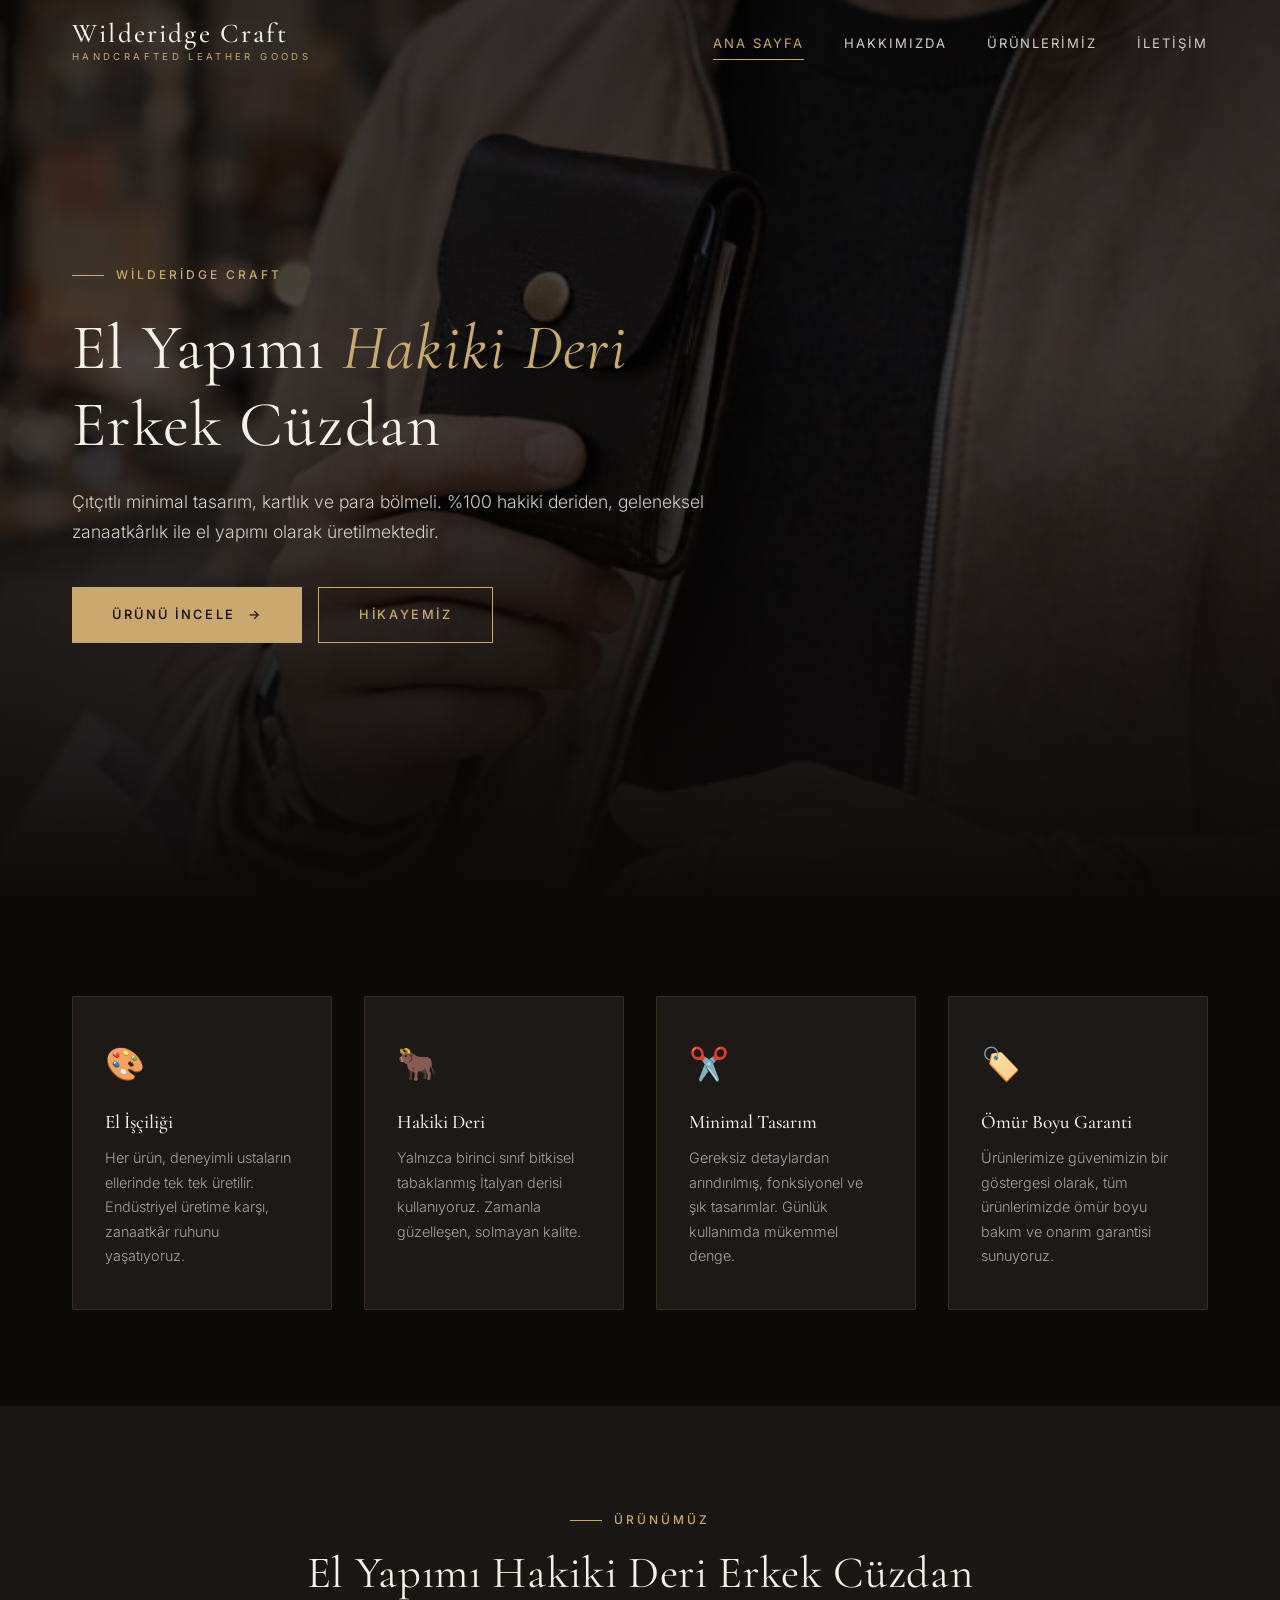
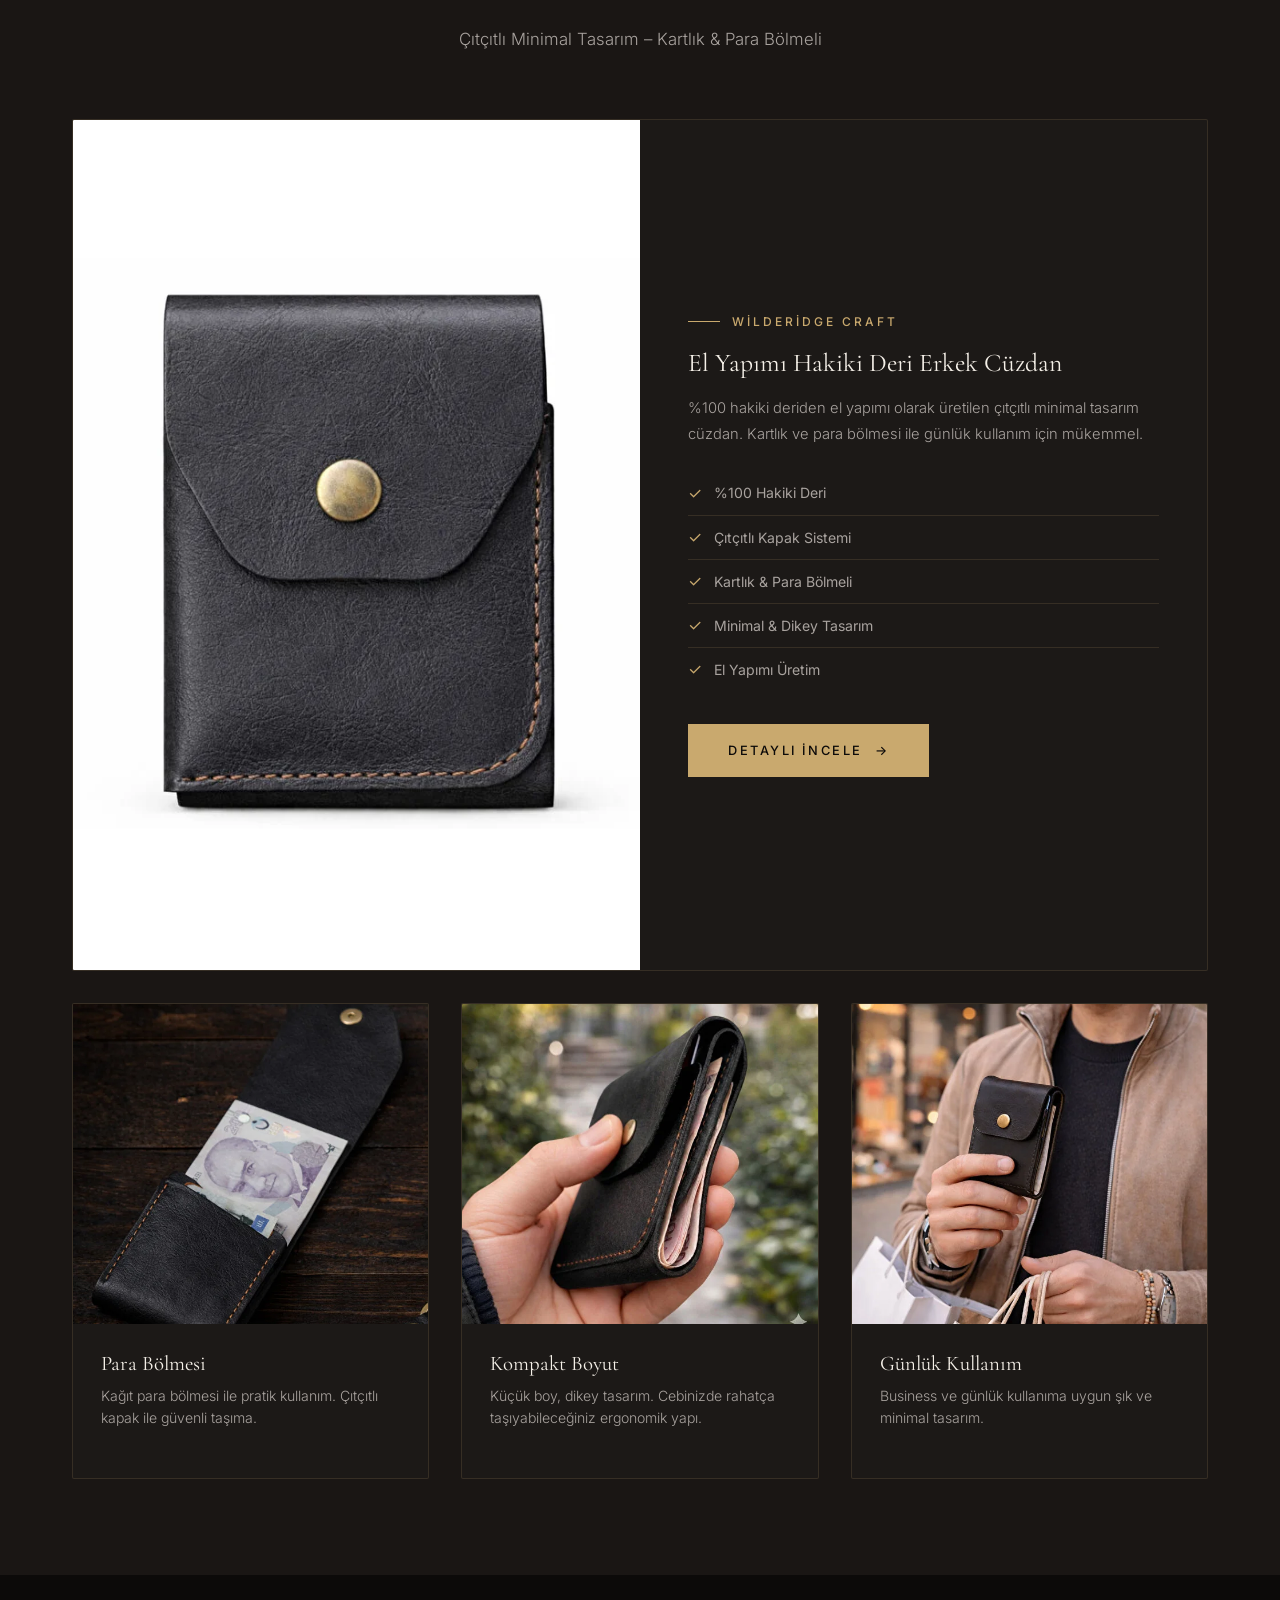
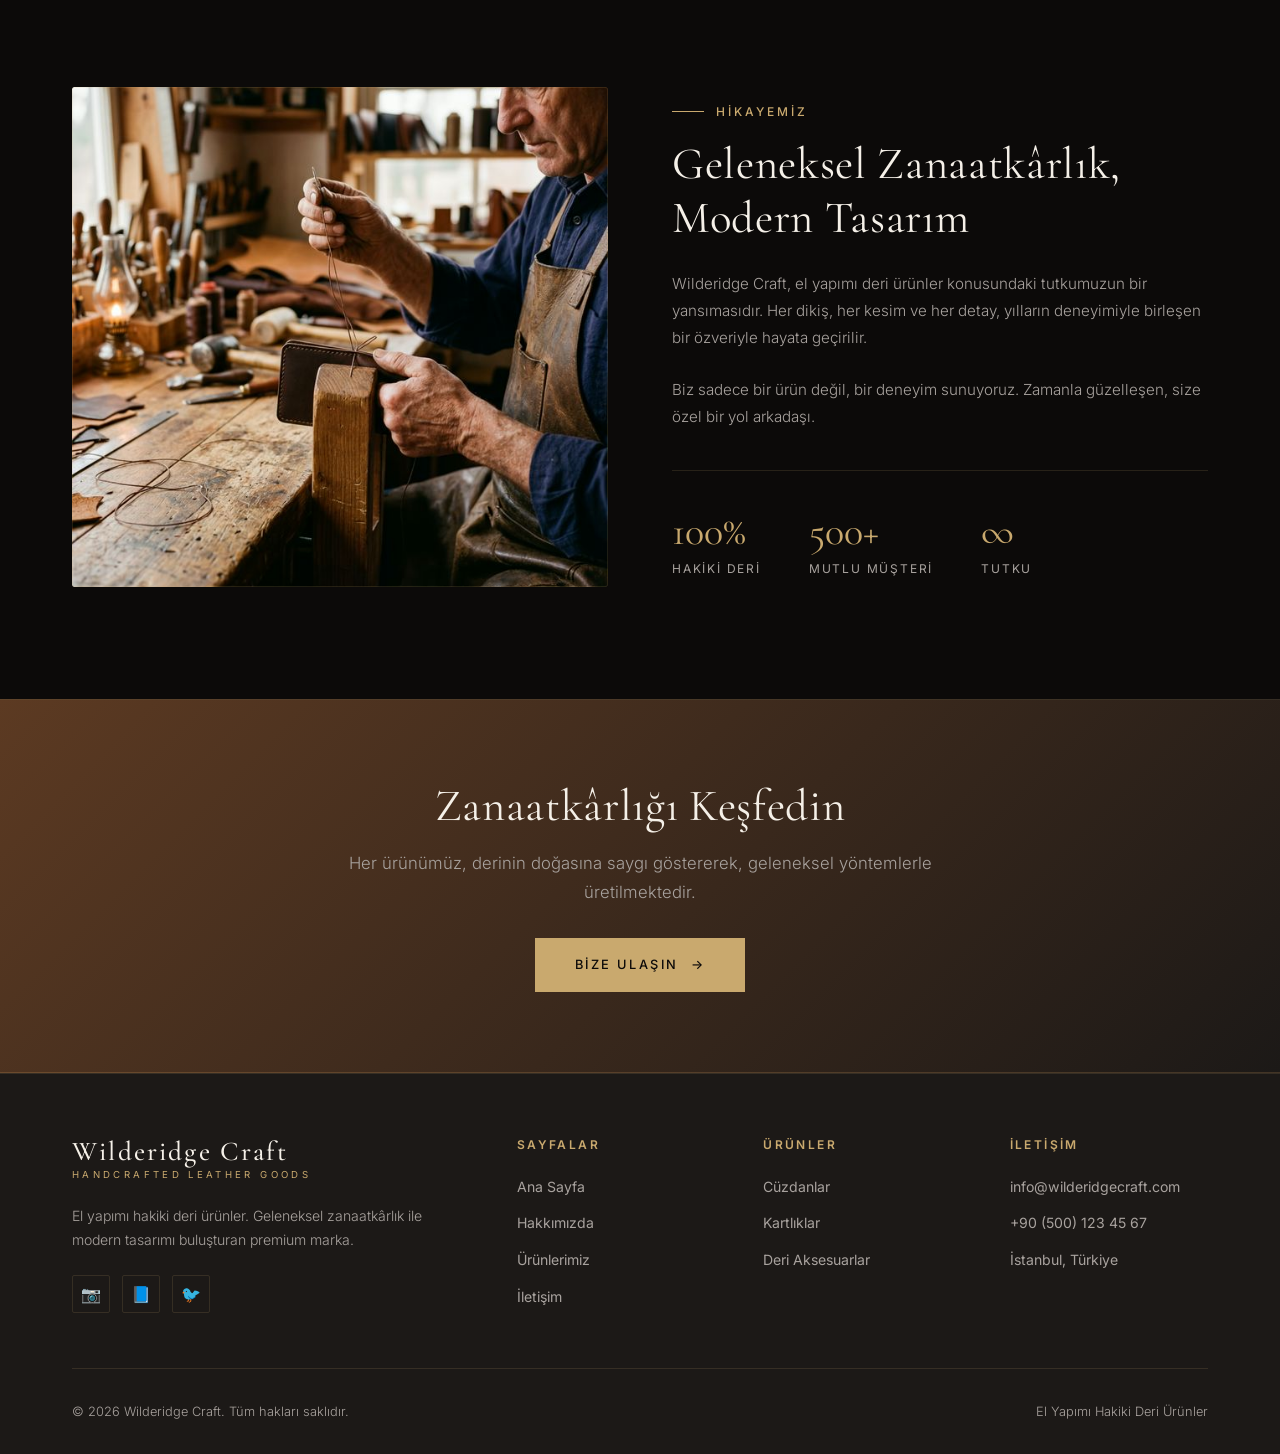
==== index.html @ fe343b0d "Wilderidge Craft - El Yapımı Hakiki Deri Cüzdan marka tanıtım sitesi" ====
<!DOCTYPE html>
<html lang="tr">
<head>
  <meta charset="UTF-8">
  <meta name="viewport" content="width=device-width, initial-scale=1.0">
  <title>Wilderidge Craft | El Yapımı Hakiki Deri Cüzdan & Aksesuar</title>
  <meta name="description" content="Wilderidge Craft - El yapımı hakiki deri cüzdan, kartlık ve deri aksesuar. Geleneksel deri işçiliğiyle üretilen premium ürünler.">
  <link rel="stylesheet" href="style.css">
</head>
<body>

  <!-- HEADER -->
  <header class="header" id="header">
    <div class="container">
      <a href="index.html" class="logo">
        <span class="logo-brand">Wilderidge Craft</span>
        <span class="logo-tagline">Handcrafted Leather Goods</span>
      </a>
      <nav class="nav-links" id="navLinks">
        <a href="index.html" class="active">Ana Sayfa</a>
        <a href="hakkimizda.html">Hakkımızda</a>
        <a href="urunlerimiz.html">Ürünlerimiz</a>
        <a href="iletisim.html">İletişim</a>
      </nav>
      <button class="hamburger" id="hamburger" aria-label="Menü">
        <span></span>
        <span></span>
        <span></span>
      </button>
    </div>
    <div class="nav-overlay" id="navOverlay"></div>
  </header>

  <!-- HERO -->
  <section class="hero" id="hero">
    <div class="hero-bg">
      <img src="img/wallet-lifestyle.png" alt="Wilderidge Craft El Yapımı Deri Cüzdan">
    </div>
    <div class="hero-overlay"></div>
    <div class="container">
      <div class="hero-content">
        <span class="section-label">Wilderidge Craft</span>
        <h1>El Yapımı <span class="highlight">Hakiki Deri</span> Erkek Cüzdan</h1>
        <p>Çıtçıtlı minimal tasarım, kartlık ve para bölmeli. %100 hakiki deriden, geleneksel zanaatkârlık ile el yapımı olarak üretilmektedir.</p>
        <div style="display: flex; gap: 1rem; flex-wrap: wrap;">
          <a href="urunlerimiz.html" class="btn btn-primary">
            Ürünü İncele
            <span class="btn-icon">→</span>
          </a>
          <a href="hakkimizda.html" class="btn btn-outline">
            Hikayemiz
          </a>
        </div>
      </div>
    </div>
  </section>

  <!-- FEATURES -->
  <section class="features">
    <div class="container">
      <div class="features-grid">
        <div class="feature-card animate-on-scroll">
          <span class="feature-icon">🎨</span>
          <h3>El İşçiliği</h3>
          <p>Her ürün, deneyimli ustaların ellerinde tek tek üretilir. Endüstriyel üretime karşı, zanaatkâr ruhunu yaşatıyoruz.</p>
        </div>
        <div class="feature-card animate-on-scroll">
          <span class="feature-icon">🐂</span>
          <h3>Hakiki Deri</h3>
          <p>Yalnızca birinci sınıf bitkisel tabaklanmış İtalyan derisi kullanıyoruz. Zamanla güzelleşen, solmayan kalite.</p>
        </div>
        <div class="feature-card animate-on-scroll">
          <span class="feature-icon">✂️</span>
          <h3>Minimal Tasarım</h3>
          <p>Gereksiz detaylardan arındırılmış, fonksiyonel ve şık tasarımlar. Günlük kullanımda mükemmel denge.</p>
        </div>
        <div class="feature-card animate-on-scroll">
          <span class="feature-icon">🏷️</span>
          <h3>Ömür Boyu Garanti</h3>
          <p>Ürünlerimize güvenimizin bir göstergesi olarak, tüm ürünlerimizde ömür boyu bakım ve onarım garantisi sunuyoruz.</p>
        </div>
      </div>
    </div>
  </section>

  <!-- FEATURED PRODUCT -->
  <section class="products">
    <div class="container">
      <div class="products-header animate-on-scroll">
        <span class="section-label">Ürünümüz</span>
        <h2 class="section-title">El Yapımı Hakiki Deri Erkek Cüzdan</h2>
        <p class="section-desc">Çıtçıtlı Minimal Tasarım – Kartlık & Para Bölmeli</p>
      </div>
      <div class="product-detail-card animate-on-scroll">
        <div class="product-detail-img">
          <img src="img/wallet-front.png" alt="El Yapımı Hakiki Deri Erkek Cüzdan – Çıtçıtlı Minimal Tasarım">
        </div>
        <div class="product-detail-info">
          <span class="section-label">Wilderidge Craft</span>
          <h3>El Yapımı Hakiki Deri Erkek Cüzdan</h3>
          <p>%100 hakiki deriden el yapımı olarak üretilen çıtçıtlı minimal tasarım cüzdan. Kartlık ve para bölmesi ile günlük kullanım için mükemmel.</p>
          <ul class="product-features">
            <li><span class="check">✓</span> %100 Hakiki Deri</li>
            <li><span class="check">✓</span> Çıtçıtlı Kapak Sistemi</li>
            <li><span class="check">✓</span> Kartlık & Para Bölmeli</li>
            <li><span class="check">✓</span> Minimal & Dikey Tasarım</li>
            <li><span class="check">✓</span> El Yapımı Üretim</li>
          </ul>
          <a href="urunlerimiz.html" class="btn btn-primary" style="align-self: flex-start;">
            Detaylı İncele
            <span class="btn-icon">→</span>
          </a>
        </div>
      </div>
      <!-- Product Gallery -->
      <div class="products-grid" style="margin-top: 2rem;">
        <div class="product-card animate-on-scroll">
          <div class="product-card-img">
            <img src="img/wallet-open.png" alt="Cüzdan Açık Görünüm - Para Bölmesi">
          </div>
          <div class="product-card-body">
            <h3>Para Bölmesi</h3>
            <p class="product-desc">Kağıt para bölmesi ile pratik kullanım. Çıtçıtlı kapak ile güvenli taşıma.</p>
          </div>
        </div>
        <div class="product-card animate-on-scroll">
          <div class="product-card-img">
            <img src="img/wallet-hand.png" alt="Cüzdan Elde Görünüm">
          </div>
          <div class="product-card-body">
            <h3>Kompakt Boyut</h3>
            <p class="product-desc">Küçük boy, dikey tasarım. Cebinizde rahatça taşıyabileceğiniz ergonomik yapı.</p>
          </div>
        </div>
        <div class="product-card animate-on-scroll">
          <div class="product-card-img">
            <img src="img/wallet-lifestyle.png" alt="Cüzdan Yaşam Tarzı">
          </div>
          <div class="product-card-body">
            <h3>Günlük Kullanım</h3>
            <p class="product-desc">Business ve günlük kullanıma uygun şık ve minimal tasarım.</p>
          </div>
        </div>
      </div>
    </div>
  </section>

  <!-- ABOUT PREVIEW -->
  <section class="about-section">
    <div class="container">
      <div class="about-grid">
        <div class="about-image animate-on-scroll">
          <img src="img/craftsmanship.png" alt="Wilderidge Craft Atölye">
        </div>
        <div class="about-text animate-on-scroll">
          <span class="section-label">Hikayemiz</span>
          <h2>Geleneksel Zanaatkârlık,<br>Modern Tasarım</h2>
          <p>Wilderidge Craft, el yapımı deri ürünler konusundaki tutkumuzun bir yansımasıdır. Her dikiş, her kesim ve her detay, yılların deneyimiyle birleşen bir özveriyle hayata geçirilir.</p>
          <p>Biz sadece bir ürün değil, bir deneyim sunuyoruz. Zamanla güzelleşen, size özel bir yol arkadaşı.</p>
          <div class="about-stats">
            <div class="stat">
              <span class="stat-number">100%</span>
              <span class="stat-label">Hakiki Deri</span>
            </div>
            <div class="stat">
              <span class="stat-number">500+</span>
              <span class="stat-label">Mutlu Müşteri</span>
            </div>
            <div class="stat">
              <span class="stat-number">∞</span>
              <span class="stat-label">Tutku</span>
            </div>
          </div>
        </div>
      </div>
    </div>
  </section>

  <!-- CTA -->
  <section class="cta-banner">
    <div class="container">
      <h2>Zanaatkârlığı Keşfedin</h2>
      <p>Her ürünümüz, derinin doğasına saygı göstererek, geleneksel yöntemlerle üretilmektedir.</p>
      <a href="iletisim.html" class="btn btn-primary">
        Bize Ulaşın
        <span class="btn-icon">→</span>
      </a>
    </div>
  </section>

  <!-- FOOTER -->
  <footer class="footer">
    <div class="container">
      <div class="footer-grid">
        <div class="footer-brand">
          <a href="index.html" class="logo">
            <span class="logo-brand">Wilderidge Craft</span>
            <span class="logo-tagline">Handcrafted Leather Goods</span>
          </a>
          <p>El yapımı hakiki deri ürünler. Geleneksel zanaatkârlık ile modern tasarımı buluşturan premium marka.</p>
          <div class="social-links">
            <a href="#" class="social-link" aria-label="Instagram">📷</a>
            <a href="#" class="social-link" aria-label="Facebook">📘</a>
            <a href="#" class="social-link" aria-label="Twitter">🐦</a>
          </div>
        </div>
        <div class="footer-col">
          <h4>Sayfalar</h4>
          <ul>
            <li><a href="index.html">Ana Sayfa</a></li>
            <li><a href="hakkimizda.html">Hakkımızda</a></li>
            <li><a href="urunlerimiz.html">Ürünlerimiz</a></li>
            <li><a href="iletisim.html">İletişim</a></li>
          </ul>
        </div>
        <div class="footer-col">
          <h4>Ürünler</h4>
          <ul>
            <li><a href="urunlerimiz.html">Cüzdanlar</a></li>
            <li><a href="urunlerimiz.html">Kartlıklar</a></li>
            <li><a href="urunlerimiz.html">Deri Aksesuarlar</a></li>
          </ul>
        </div>
        <div class="footer-col">
          <h4>İletişim</h4>
          <ul>
            <li><a href="mailto:info@wilderidgecraft.com">info@wilderidgecraft.com</a></li>
            <li><a href="tel:+905001234567">+90 (500) 123 45 67</a></li>
            <li><a href="iletisim.html">İstanbul, Türkiye</a></li>
          </ul>
        </div>
      </div>
      <div class="footer-bottom">
        <p>&copy; 2026 Wilderidge Craft. Tüm hakları saklıdır.</p>
        <p>El Yapımı Hakiki Deri Ürünler</p>
      </div>
    </div>
  </footer>

  <script src="main.js"></script>
</body>
</html>
---- style.css ----
/* ============================================
   Wilderidge Craft - Premium Leather Goods
   Design System & Global Styles
   ============================================ */

@import url('https://fonts.googleapis.com/css2?family=Cormorant+Garamond:ital,wght@0,300;0,400;0,500;0,600;0,700;1,400;1,500&family=Inter:wght@300;400;500;600&family=Playfair+Display:ital,wght@0,400;0,500;0,600;0,700;1,400&display=swap');

/* ---- CSS Variables ---- */
:root {
  --color-bg: #0c0a09;
  --color-bg-alt: #1c1917;
  --color-bg-card: #292524;
  --color-surface: #1a1614;
  --color-gold: #c9a96e;
  --color-gold-light: #dfc89a;
  --color-gold-dark: #a68542;
  --color-cream: #f5f0e8;
  --color-cream-muted: #d4cfc5;
  --color-text: #e7e5e4;
  --color-text-muted: #a8a29e;
  --color-leather-brown: #8b5e3c;
  --color-leather-dark: #5c3a22;
  --color-border: rgba(201, 169, 110, 0.15);
  --color-border-hover: rgba(201, 169, 110, 0.35);

  --font-heading: 'Cormorant Garamond', 'Playfair Display', serif;
  --font-body: 'Inter', -apple-system, sans-serif;

  --shadow-sm: 0 2px 8px rgba(0, 0, 0, 0.3);
  --shadow-md: 0 8px 24px rgba(0, 0, 0, 0.4);
  --shadow-lg: 0 16px 48px rgba(0, 0, 0, 0.5);
  --shadow-gold: 0 4px 20px rgba(201, 169, 110, 0.15);

  --transition-fast: 0.2s cubic-bezier(0.4, 0, 0.2, 1);
  --transition-normal: 0.35s cubic-bezier(0.4, 0, 0.2, 1);
  --transition-slow: 0.6s cubic-bezier(0.4, 0, 0.2, 1);

  --container-max: 1200px;
  --container-narrow: 900px;
}

/* ---- Reset & Base ---- */
*, *::before, *::after {
  margin: 0;
  padding: 0;
  box-sizing: border-box;
}

html {
  scroll-behavior: smooth;
  font-size: 16px;
}

body {
  font-family: var(--font-body);
  background-color: var(--color-bg);
  color: var(--color-text);
  line-height: 1.7;
  overflow-x: hidden;
  -webkit-font-smoothing: antialiased;
  -moz-osx-font-smoothing: grayscale;
}

img {
  max-width: 100%;
  height: auto;
  display: block;
}

a {
  text-decoration: none;
  color: inherit;
  transition: color var(--transition-fast);
}

ul, ol {
  list-style: none;
}

/* ---- Container ---- */
.container {
  width: 100%;
  max-width: var(--container-max);
  margin: 0 auto;
  padding: 0 2rem;
}

.container--narrow {
  max-width: var(--container-narrow);
}

/* ---- Typography ---- */
h1, h2, h3, h4, h5 {
  font-family: var(--font-heading);
  font-weight: 400;
  line-height: 1.2;
  color: var(--color-cream);
}

h1 {
  font-size: clamp(2.5rem, 5vw, 4.5rem);
  letter-spacing: 0.02em;
}

h2 {
  font-size: clamp(2rem, 3.5vw, 3rem);
  letter-spacing: 0.015em;
}

h3 {
  font-size: clamp(1.4rem, 2vw, 1.8rem);
}

p {
  color: var(--color-text-muted);
  font-weight: 300;
  max-width: 65ch;
}

/* ---- Section Title ---- */
.section-label {
  display: inline-flex;
  align-items: center;
  gap: 0.75rem;
  font-size: 0.75rem;
  font-weight: 500;
  text-transform: uppercase;
  letter-spacing: 0.25em;
  color: var(--color-gold);
  margin-bottom: 1rem;
}

.section-label::before {
  content: '';
  width: 2rem;
  height: 1px;
  background: var(--color-gold);
}

.section-title {
  margin-bottom: 1.5rem;
}

.section-desc {
  font-size: 1.05rem;
  line-height: 1.8;
  margin-bottom: 3rem;
}

/* ============================================
   HEADER / NAVBAR
   ============================================ */
.header {
  position: fixed;
  top: 0;
  left: 0;
  width: 100%;
  z-index: 1000;
  padding: 1.25rem 0;
  transition: all var(--transition-normal);
  background: transparent;
}

.header.scrolled {
  background: rgba(12, 10, 9, 0.92);
  backdrop-filter: blur(12px);
  -webkit-backdrop-filter: blur(12px);
  border-bottom: 1px solid var(--color-border);
  padding: 0.75rem 0;
}

.header .container {
  display: flex;
  align-items: center;
  justify-content: space-between;
}

.logo {
  display: flex;
  flex-direction: column;
  align-items: flex-start;
  gap: 0;
}

.logo-brand {
  font-family: var(--font-heading);
  font-size: 1.7rem;
  font-weight: 500;
  color: var(--color-cream);
  letter-spacing: 0.08em;
  line-height: 1;
}

.logo-tagline {
  font-size: 0.6rem;
  text-transform: uppercase;
  letter-spacing: 0.35em;
  color: var(--color-gold);
  font-weight: 400;
  margin-top: 2px;
}

.nav-links {
  display: flex;
  gap: 2.5rem;
  align-items: center;
}

.nav-links a {
  font-size: 0.82rem;
  font-weight: 400;
  text-transform: uppercase;
  letter-spacing: 0.15em;
  color: var(--color-cream-muted);
  position: relative;
  padding: 0.25rem 0;
}

.nav-links a::after {
  content: '';
  position: absolute;
  bottom: -2px;
  left: 0;
  width: 0;
  height: 1px;
  background: var(--color-gold);
  transition: width var(--transition-normal);
}

.nav-links a:hover,
.nav-links a.active {
  color: var(--color-gold);
}

.nav-links a:hover::after,
.nav-links a.active::after {
  width: 100%;
}

/* Hamburger Menu */
.hamburger {
  display: none;
  flex-direction: column;
  gap: 5px;
  cursor: pointer;
  padding: 5px;
  background: none;
  border: none;
  z-index: 1001;
}

.hamburger span {
  width: 24px;
  height: 1.5px;
  background: var(--color-cream);
  transition: all var(--transition-fast);
  display: block;
}

.hamburger.active span:nth-child(1) {
  transform: rotate(45deg) translate(4px, 5px);
}

.hamburger.active span:nth-child(2) {
  opacity: 0;
}

.hamburger.active span:nth-child(3) {
  transform: rotate(-45deg) translate(4px, -5px);
}

/* ============================================
   HERO SECTION
   ============================================ */
.hero {
  position: relative;
  min-height: 100vh;
  display: flex;
  align-items: center;
  overflow: hidden;
}

.hero-bg {
  position: absolute;
  inset: 0;
  z-index: 0;
}

.hero-bg img {
  width: 100%;
  height: 100%;
  object-fit: cover;
  filter: brightness(0.35) saturate(0.8);
}

.hero-overlay {
  position: absolute;
  inset: 0;
  background: linear-gradient(
    180deg,
    rgba(12, 10, 9, 0.4) 0%,
    rgba(12, 10, 9, 0.2) 40%,
    rgba(12, 10, 9, 0.7) 80%,
    rgba(12, 10, 9, 1) 100%
  );
  z-index: 1;
}

.hero-content {
  position: relative;
  z-index: 2;
  max-width: 700px;
  animation: fadeInUp 1s ease-out 0.3s both;
}

.hero-content .section-label {
  margin-bottom: 1.5rem;
}

.hero-content h1 {
  margin-bottom: 1.5rem;
}

.hero-content h1 .highlight {
  color: var(--color-gold);
  font-style: italic;
}

.hero-content p {
  font-size: 1.1rem;
  margin-bottom: 2.5rem;
  color: var(--color-cream-muted);
}

/* ---- Buttons ---- */
.btn {
  display: inline-flex;
  align-items: center;
  gap: 0.75rem;
  padding: 1rem 2.5rem;
  font-family: var(--font-body);
  font-size: 0.8rem;
  font-weight: 500;
  text-transform: uppercase;
  letter-spacing: 0.2em;
  border: none;
  cursor: pointer;
  transition: all var(--transition-normal);
  position: relative;
  overflow: hidden;
}

.btn-primary {
  background: var(--color-gold);
  color: var(--color-bg);
}

.btn-primary:hover {
  background: var(--color-gold-light);
  box-shadow: var(--shadow-gold);
  transform: translateY(-2px);
}

.btn-outline {
  background: transparent;
  color: var(--color-gold);
  border: 1px solid var(--color-gold);
}

.btn-outline:hover {
  background: var(--color-gold);
  color: var(--color-bg);
  transform: translateY(-2px);
}

.btn-icon {
  transition: transform var(--transition-fast);
}

.btn:hover .btn-icon {
  transform: translateX(4px);
}

/* ============================================
   FEATURES / HIGHLIGHTS
   ============================================ */
.features {
  padding: 6rem 0;
  background: var(--color-bg);
}

.features-grid {
  display: grid;
  grid-template-columns: repeat(auto-fit, minmax(260px, 1fr));
  gap: 2rem;
}

.feature-card {
  padding: 2.5rem 2rem;
  background: var(--color-bg-alt);
  border: 1px solid var(--color-border);
  border-radius: 2px;
  transition: all var(--transition-normal);
  position: relative;
  overflow: hidden;
}

.feature-card::before {
  content: '';
  position: absolute;
  top: 0;
  left: 0;
  right: 0;
  height: 2px;
  background: linear-gradient(90deg, var(--color-gold), var(--color-gold-dark));
  transform: scaleX(0);
  transform-origin: left;
  transition: transform var(--transition-normal);
}

.feature-card:hover {
  border-color: var(--color-border-hover);
  transform: translateY(-4px);
  box-shadow: var(--shadow-md);
}

.feature-card:hover::before {
  transform: scaleX(1);
}

.feature-icon {
  font-size: 2rem;
  margin-bottom: 1.25rem;
  display: block;
}

.feature-card h3 {
  font-size: 1.2rem;
  margin-bottom: 0.75rem;
  font-weight: 500;
}

.feature-card p {
  font-size: 0.9rem;
  line-height: 1.7;
}

/* ============================================
   PRODUCTS SECTION
   ============================================ */
.products {
  padding: 6rem 0;
  background: var(--color-surface);
}

.products-header {
  text-align: center;
  margin-bottom: 4rem;
}

.products-header p {
  margin: 0 auto;
}

.products-grid {
  display: grid;
  grid-template-columns: repeat(auto-fit, minmax(320px, 1fr));
  gap: 2rem;
}

.product-card {
  background: var(--color-bg-alt);
  border: 1px solid var(--color-border);
  border-radius: 2px;
  overflow: hidden;
  transition: all var(--transition-normal);
  cursor: pointer;
}

.product-card:hover {
  border-color: var(--color-border-hover);
  transform: translateY(-6px);
  box-shadow: var(--shadow-lg);
}

.product-card-img {
  position: relative;
  height: 320px;
  overflow: hidden;
}

.product-card-img img {
  width: 100%;
  height: 100%;
  object-fit: cover;
  transition: transform var(--transition-slow);
}

.product-card:hover .product-card-img img {
  transform: scale(1.06);
}

.product-badge {
  position: absolute;
  top: 1rem;
  left: 1rem;
  background: var(--color-gold);
  color: var(--color-bg);
  padding: 0.35rem 0.9rem;
  font-size: 0.65rem;
  font-weight: 600;
  text-transform: uppercase;
  letter-spacing: 0.15em;
}

.product-card-body {
  padding: 1.75rem;
}

.product-card-body h3 {
  font-size: 1.3rem;
  margin-bottom: 0.5rem;
}

.product-card-body .product-desc {
  font-size: 0.88rem;
  margin-bottom: 1.25rem;
  color: var(--color-text-muted);
  line-height: 1.6;
}

.product-specs {
  display: flex;
  flex-wrap: wrap;
  gap: 0.5rem;
}

.product-spec {
  display: inline-flex;
  align-items: center;
  gap: 0.35rem;
  padding: 0.3rem 0.75rem;
  background: rgba(201, 169, 110, 0.08);
  border: 1px solid var(--color-border);
  font-size: 0.72rem;
  text-transform: uppercase;
  letter-spacing: 0.08em;
  color: var(--color-gold-light);
}

/* ============================================
   ABOUT / STORY SECTION
   ============================================ */
.about-section {
  padding: 7rem 0;
}

.about-grid {
  display: grid;
  grid-template-columns: 1fr 1fr;
  gap: 4rem;
  align-items: center;
}

.about-image {
  position: relative;
  border-radius: 2px;
  overflow: hidden;
}

.about-image img {
  width: 100%;
  height: 500px;
  object-fit: cover;
  border-radius: 2px;
}

.about-image::after {
  content: '';
  position: absolute;
  inset: 0;
  border: 1px solid var(--color-border);
  border-radius: 2px;
  pointer-events: none;
}

.about-text h2 {
  margin-bottom: 1.5rem;
}

.about-text p {
  margin-bottom: 1.5rem;
  font-size: 0.95rem;
  line-height: 1.8;
}

.about-stats {
  display: flex;
  gap: 3rem;
  margin-top: 2.5rem;
  padding-top: 2.5rem;
  border-top: 1px solid var(--color-border);
}

.stat {
  text-align: left;
}

.stat-number {
  font-family: var(--font-heading);
  font-size: 2.5rem;
  color: var(--color-gold);
  line-height: 1;
  display: block;
}

.stat-label {
  font-size: 0.75rem;
  text-transform: uppercase;
  letter-spacing: 0.15em;
  color: var(--color-text-muted);
  margin-top: 0.5rem;
  display: block;
}

/* ============================================
   MISSION / VISION
   ============================================ */
.mission-vision {
  padding: 6rem 0;
  background: var(--color-surface);
}

.mv-grid {
  display: grid;
  grid-template-columns: 1fr 1fr;
  gap: 2rem;
}

.mv-card {
  padding: 3rem;
  background: var(--color-bg-alt);
  border: 1px solid var(--color-border);
  border-radius: 2px;
  position: relative;
  transition: all var(--transition-normal);
}

.mv-card:hover {
  border-color: var(--color-border-hover);
  box-shadow: var(--shadow-md);
}

.mv-card .mv-icon {
  font-size: 2.5rem;
  margin-bottom: 1.5rem;
}

.mv-card h3 {
  font-size: 1.6rem;
  margin-bottom: 1rem;
  color: var(--color-gold);
}

.mv-card p {
  font-size: 0.95rem;
  line-height: 1.8;
}

/* ============================================
   VALUES
   ============================================ */
.values {
  padding: 6rem 0;
}

.values-header {
  text-align: center;
  margin-bottom: 4rem;
}

.values-header p {
  margin: 0 auto;
}

.values-grid {
  display: grid;
  grid-template-columns: repeat(auto-fit, minmax(240px, 1fr));
  gap: 1.5rem;
}

.value-card {
  text-align: center;
  padding: 2.5rem 2rem;
  background: var(--color-bg-alt);
  border: 1px solid var(--color-border);
  border-radius: 2px;
  transition: all var(--transition-normal);
}

.value-card:hover {
  border-color: var(--color-border-hover);
  transform: translateY(-4px);
}

.value-icon {
  font-size: 2.5rem;
  margin-bottom: 1rem;
}

.value-card h3 {
  font-size: 1.1rem;
  font-weight: 500;
  margin-bottom: 0.75rem;
}

.value-card p {
  font-size: 0.85rem;
  margin: 0 auto;
  line-height: 1.7;
}

/* ============================================
   CTA BANNER
   ============================================ */
.cta-banner {
  padding: 5rem 0;
  background: linear-gradient(135deg, var(--color-leather-dark), var(--color-bg-alt));
  text-align: center;
  border-top: 1px solid var(--color-border);
  border-bottom: 1px solid var(--color-border);
}

.cta-banner h2 {
  margin-bottom: 1rem;
}

.cta-banner p {
  margin: 0 auto 2rem;
  font-size: 1.05rem;
}

/* ============================================
   CRAFTSMANSHIP PROCESS
   ============================================ */
.process {
  padding: 6rem 0;
  background: var(--color-surface);
}

.process-header {
  text-align: center;
  margin-bottom: 4rem;
}

.process-header p {
  margin: 0 auto;
}

.process-steps {
  display: grid;
  grid-template-columns: repeat(auto-fit, minmax(220px, 1fr));
  gap: 2rem;
  position: relative;
}

.process-step {
  text-align: center;
  padding: 2rem;
  position: relative;
}

.step-number {
  font-family: var(--font-heading);
  font-size: 3rem;
  color: var(--color-gold);
  opacity: 0.3;
  line-height: 1;
  margin-bottom: 1rem;
}

.process-step h3 {
  font-size: 1.15rem;
  font-weight: 500;
  margin-bottom: 0.75rem;
}

.process-step p {
  font-size: 0.85rem;
  margin: 0 auto;
  line-height: 1.7;
}

/* ============================================
   CONTACT SECTION
   ============================================ */
.contact-section {
  padding: 7rem 0;
}

.contact-grid {
  display: grid;
  grid-template-columns: 1fr 1fr;
  gap: 4rem;
}

.contact-info h2 {
  margin-bottom: 1.5rem;
}

.contact-info > p {
  margin-bottom: 2.5rem;
  font-size: 0.95rem;
  line-height: 1.8;
}

.contact-details {
  display: flex;
  flex-direction: column;
  gap: 1.5rem;
}

.contact-item {
  display: flex;
  align-items: flex-start;
  gap: 1rem;
}

.contact-item-icon {
  font-size: 1.5rem;
  color: var(--color-gold);
  flex-shrink: 0;
  width: 40px;
  height: 40px;
  display: flex;
  align-items: center;
  justify-content: center;
  background: rgba(201, 169, 110, 0.08);
  border: 1px solid var(--color-border);
  border-radius: 2px;
}

.contact-item-text h4 {
  font-size: 0.85rem;
  font-weight: 500;
  text-transform: uppercase;
  letter-spacing: 0.1em;
  color: var(--color-gold);
  margin-bottom: 0.25rem;
  font-family: var(--font-body);
}

.contact-item-text p {
  font-size: 0.9rem;
  color: var(--color-text-muted);
}

/* Contact Form */
.contact-form-wrapper {
  background: var(--color-bg-alt);
  border: 1px solid var(--color-border);
  padding: 3rem;
  border-radius: 2px;
}

.contact-form-wrapper h3 {
  font-size: 1.5rem;
  margin-bottom: 2rem;
}

.form-group {
  margin-bottom: 1.5rem;
}

.form-group label {
  display: block;
  font-size: 0.75rem;
  text-transform: uppercase;
  letter-spacing: 0.15em;
  color: var(--color-cream-muted);
  margin-bottom: 0.5rem;
  font-weight: 500;
}

.form-group input,
.form-group textarea {
  width: 100%;
  padding: 0.9rem 1.2rem;
  background: var(--color-bg);
  border: 1px solid var(--color-border);
  border-radius: 2px;
  color: var(--color-cream);
  font-family: var(--font-body);
  font-size: 0.9rem;
  transition: border-color var(--transition-fast);
  outline: none;
}

.form-group input:focus,
.form-group textarea:focus {
  border-color: var(--color-gold);
}

.form-group textarea {
  height: 140px;
  resize: vertical;
}

.form-row {
  display: grid;
  grid-template-columns: 1fr 1fr;
  gap: 1.5rem;
}

.form-submit {
  width: 100%;
  justify-content: center;
  margin-top: 0.5rem;
}

/* ============================================
   FOOTER
   ============================================ */
.footer {
  background: var(--color-bg-alt);
  border-top: 1px solid var(--color-border);
  padding: 4rem 0 2rem;
}

.footer-grid {
  display: grid;
  grid-template-columns: 2fr 1fr 1fr 1fr;
  gap: 3rem;
  margin-bottom: 3rem;
}

.footer-brand .logo {
  margin-bottom: 1.25rem;
}

.footer-brand p {
  font-size: 0.88rem;
  line-height: 1.7;
  margin-bottom: 1.5rem;
}

.social-links {
  display: flex;
  gap: 0.75rem;
}

.social-link {
  width: 38px;
  height: 38px;
  display: flex;
  align-items: center;
  justify-content: center;
  border: 1px solid var(--color-border);
  border-radius: 2px;
  font-size: 1rem;
  color: var(--color-text-muted);
  transition: all var(--transition-fast);
}

.social-link:hover {
  border-color: var(--color-gold);
  color: var(--color-gold);
  background: rgba(201, 169, 110, 0.08);
}

.footer-col h4 {
  font-size: 0.75rem;
  text-transform: uppercase;
  letter-spacing: 0.2em;
  color: var(--color-gold);
  margin-bottom: 1.25rem;
  font-family: var(--font-body);
  font-weight: 600;
}

.footer-col ul li {
  margin-bottom: 0.6rem;
}

.footer-col ul li a {
  font-size: 0.88rem;
  color: var(--color-text-muted);
  transition: color var(--transition-fast);
}

.footer-col ul li a:hover {
  color: var(--color-gold);
}

.footer-bottom {
  padding-top: 2rem;
  border-top: 1px solid var(--color-border);
  display: flex;
  align-items: center;
  justify-content: space-between;
}

.footer-bottom p {
  font-size: 0.8rem;
  color: var(--color-text-muted);
}

/* ============================================
   PAGE HERO (Inner Pages)
   ============================================ */
.page-hero {
  padding: 10rem 0 4rem;
  background: linear-gradient(180deg, var(--color-bg-alt) 0%, var(--color-bg) 100%);
  text-align: center;
  position: relative;
  overflow: hidden;
}

.page-hero::before {
  content: '';
  position: absolute;
  top: -50%;
  left: -50%;
  width: 200%;
  height: 200%;
  background: radial-gradient(ellipse at center, rgba(201, 169, 110, 0.03) 0%, transparent 70%);
  pointer-events: none;
}

.page-hero h1 {
  position: relative;
}

.page-hero p {
  position: relative;
  margin: 1rem auto 0;
  font-size: 1.05rem;
}

.breadcrumb {
  position: relative;
  display: flex;
  justify-content: center;
  gap: 0.5rem;
  margin-top: 1.5rem;
  font-size: 0.8rem;
  color: var(--color-text-muted);
}

.breadcrumb a {
  color: var(--color-gold);
}

.breadcrumb span {
  color: var(--color-text-muted);
}

/* ============================================
   ANIMATIONS
   ============================================ */
@keyframes fadeInUp {
  from {
    opacity: 0;
    transform: translateY(30px);
  }
  to {
    opacity: 1;
    transform: translateY(0);
  }
}

@keyframes fadeIn {
  from { opacity: 0; }
  to { opacity: 1; }
}

.animate-on-scroll {
  opacity: 0;
  transform: translateY(30px);
  transition: all 0.7s ease-out;
}

.animate-on-scroll.visible {
  opacity: 1;
  transform: translateY(0);
}

/* ============================================
   RESPONSIVE
   ============================================ */
@media (max-width: 992px) {
  .about-grid,
  .contact-grid {
    grid-template-columns: 1fr;
    gap: 2.5rem;
  }

  .mv-grid {
    grid-template-columns: 1fr;
  }

  .footer-grid {
    grid-template-columns: 1fr 1fr;
    gap: 2rem;
  }

  .about-image img {
    height: 350px;
  }
}

@media (max-width: 768px) {
  .hamburger {
    display: flex;
  }

  .nav-links {
    position: fixed;
    top: 0;
    right: -100%;
    width: 280px;
    height: 100vh;
    background: var(--color-bg-alt);
    flex-direction: column;
    justify-content: center;
    gap: 2rem;
    padding: 2rem;
    border-left: 1px solid var(--color-border);
    transition: right var(--transition-normal);
  }

  .nav-links.open {
    right: 0;
  }

  .nav-overlay {
    display: none;
    position: fixed;
    inset: 0;
    background: rgba(0, 0, 0, 0.6);
    z-index: 999;
  }

  .nav-overlay.open {
    display: block;
  }

  .hero-content {
    padding: 0 1rem;
  }

  .products-grid {
    grid-template-columns: 1fr;
  }

  .about-stats {
    flex-wrap: wrap;
    gap: 2rem;
  }

  .footer-grid {
    grid-template-columns: 1fr;
    gap: 2rem;
  }

  .footer-bottom {
    flex-direction: column;
    gap: 1rem;
    text-align: center;
  }

  .form-row {
    grid-template-columns: 1fr;
  }

  .features-grid {
    grid-template-columns: 1fr;
  }
}

@media (max-width: 480px) {
  .container {
    padding: 0 1.25rem;
  }

  h1 {
    font-size: 2rem;
  }

  h2 {
    font-size: 1.6rem;
  }

  .btn {
    padding: 0.85rem 1.75rem;
    font-size: 0.75rem;
  }
}

/* ============================================
   SCROLLBAR
   ============================================ */
::-webkit-scrollbar {
  width: 6px;
}

::-webkit-scrollbar-track {
  background: var(--color-bg);
}

::-webkit-scrollbar-thumb {
  background: var(--color-gold-dark);
  border-radius: 3px;
}

::-webkit-scrollbar-thumb:hover {
  background: var(--color-gold);
}

/* ============================================
   GALLERY (Products Page)
   ============================================ */
.product-detail-card {
  display: grid;
  grid-template-columns: 1fr 1fr;
  gap: 0;
  background: var(--color-bg-alt);
  border: 1px solid var(--color-border);
  border-radius: 2px;
  overflow: hidden;
  margin-bottom: 2rem;
  transition: all var(--transition-normal);
}

.product-detail-card:hover {
  border-color: var(--color-border-hover);
  box-shadow: var(--shadow-md);
}

.product-detail-img {
  height: 100%;
  min-height: 400px;
  overflow: hidden;
}

.product-detail-img img {
  width: 100%;
  height: 100%;
  object-fit: cover;
  transition: transform var(--transition-slow);
}

.product-detail-card:hover .product-detail-img img {
  transform: scale(1.04);
}

.product-detail-info {
  padding: 3rem;
  display: flex;
  flex-direction: column;
  justify-content: center;
}

.product-detail-info h3 {
  font-size: 1.6rem;
  margin-bottom: 1rem;
}

.product-detail-info p {
  font-size: 0.92rem;
  line-height: 1.8;
  margin-bottom: 1.5rem;
}

.product-features {
  list-style: none;
  margin-bottom: 2rem;
}

.product-features li {
  display: flex;
  align-items: center;
  gap: 0.75rem;
  padding: 0.5rem 0;
  font-size: 0.88rem;
  color: var(--color-text-muted);
  border-bottom: 1px solid var(--color-border);
}

.product-features li:last-child {
  border-bottom: none;
}

.product-features li .check {
  color: var(--color-gold);
  font-size: 1rem;
}

@media (max-width: 768px) {
  .product-detail-card {
    grid-template-columns: 1fr;
  }

  .product-detail-img {
    min-height: 280px;
  }

  .product-detail-info {
    padding: 2rem;
  }
}

/* ============================================
   TIMELINE
   ============================================ */
.timeline {
  position: relative;
  padding: 2rem 0;
}

.timeline::before {
  content: '';
  position: absolute;
  left: 50%;
  transform: translateX(-50%);
  top: 0;
  bottom: 0;
  width: 1px;
  background: var(--color-border);
}

.timeline-item {
  display: flex;
  justify-content: flex-end;
  padding-right: calc(50% + 2rem);
  margin-bottom: 3rem;
  position: relative;
}

.timeline-item:nth-child(even) {
  justify-content: flex-start;
  padding-right: 0;
  padding-left: calc(50% + 2rem);
}

.timeline-dot {
  position: absolute;
  left: 50%;
  transform: translateX(-50%);
  width: 12px;
  height: 12px;
  background: var(--color-gold);
  border-radius: 50%;
  border: 2px solid var(--color-bg);
  z-index: 1;
}

.timeline-content {
  background: var(--color-bg-alt);
  border: 1px solid var(--color-border);
  padding: 2rem;
  border-radius: 2px;
  max-width: 450px;
}

.timeline-content h3 {
  font-size: 1.2rem;
  margin-bottom: 0.5rem;
  color: var(--color-gold);
}

.timeline-content p {
  font-size: 0.88rem;
  line-height: 1.7;
}

@media (max-width: 768px) {
  .timeline::before {
    left: 1rem;
  }

  .timeline-item,
  .timeline-item:nth-child(even) {
    padding-left: 3rem;
    padding-right: 0;
    justify-content: flex-start;
  }

  .timeline-dot {
    left: 1rem;
  }
}

/* Success Message */
.form-success {
  display: none;
  padding: 1rem 1.5rem;
  background: rgba(201, 169, 110, 0.1);
  border: 1px solid var(--color-gold);
  border-radius: 2px;
  color: var(--color-gold);
  font-size: 0.9rem;
  text-align: center;
  margin-top: 1rem;
}

.form-success.show {
  display: block;
  animation: fadeIn 0.5s ease;
}

/* Map placeholder */
.map-container {
  margin-top: 4rem;
  height: 350px;
  background: var(--color-bg-alt);
  border: 1px solid var(--color-border);
  border-radius: 2px;
  overflow: hidden;
}

.map-container iframe {
  width: 100%;
  height: 100%;
  border: none;
  filter: grayscale(0.6) brightness(0.7) contrast(1.1);
  transition: filter var(--transition-normal);
}

.map-container:hover iframe {
  filter: grayscale(0.3) brightness(0.8) contrast(1.05);
}
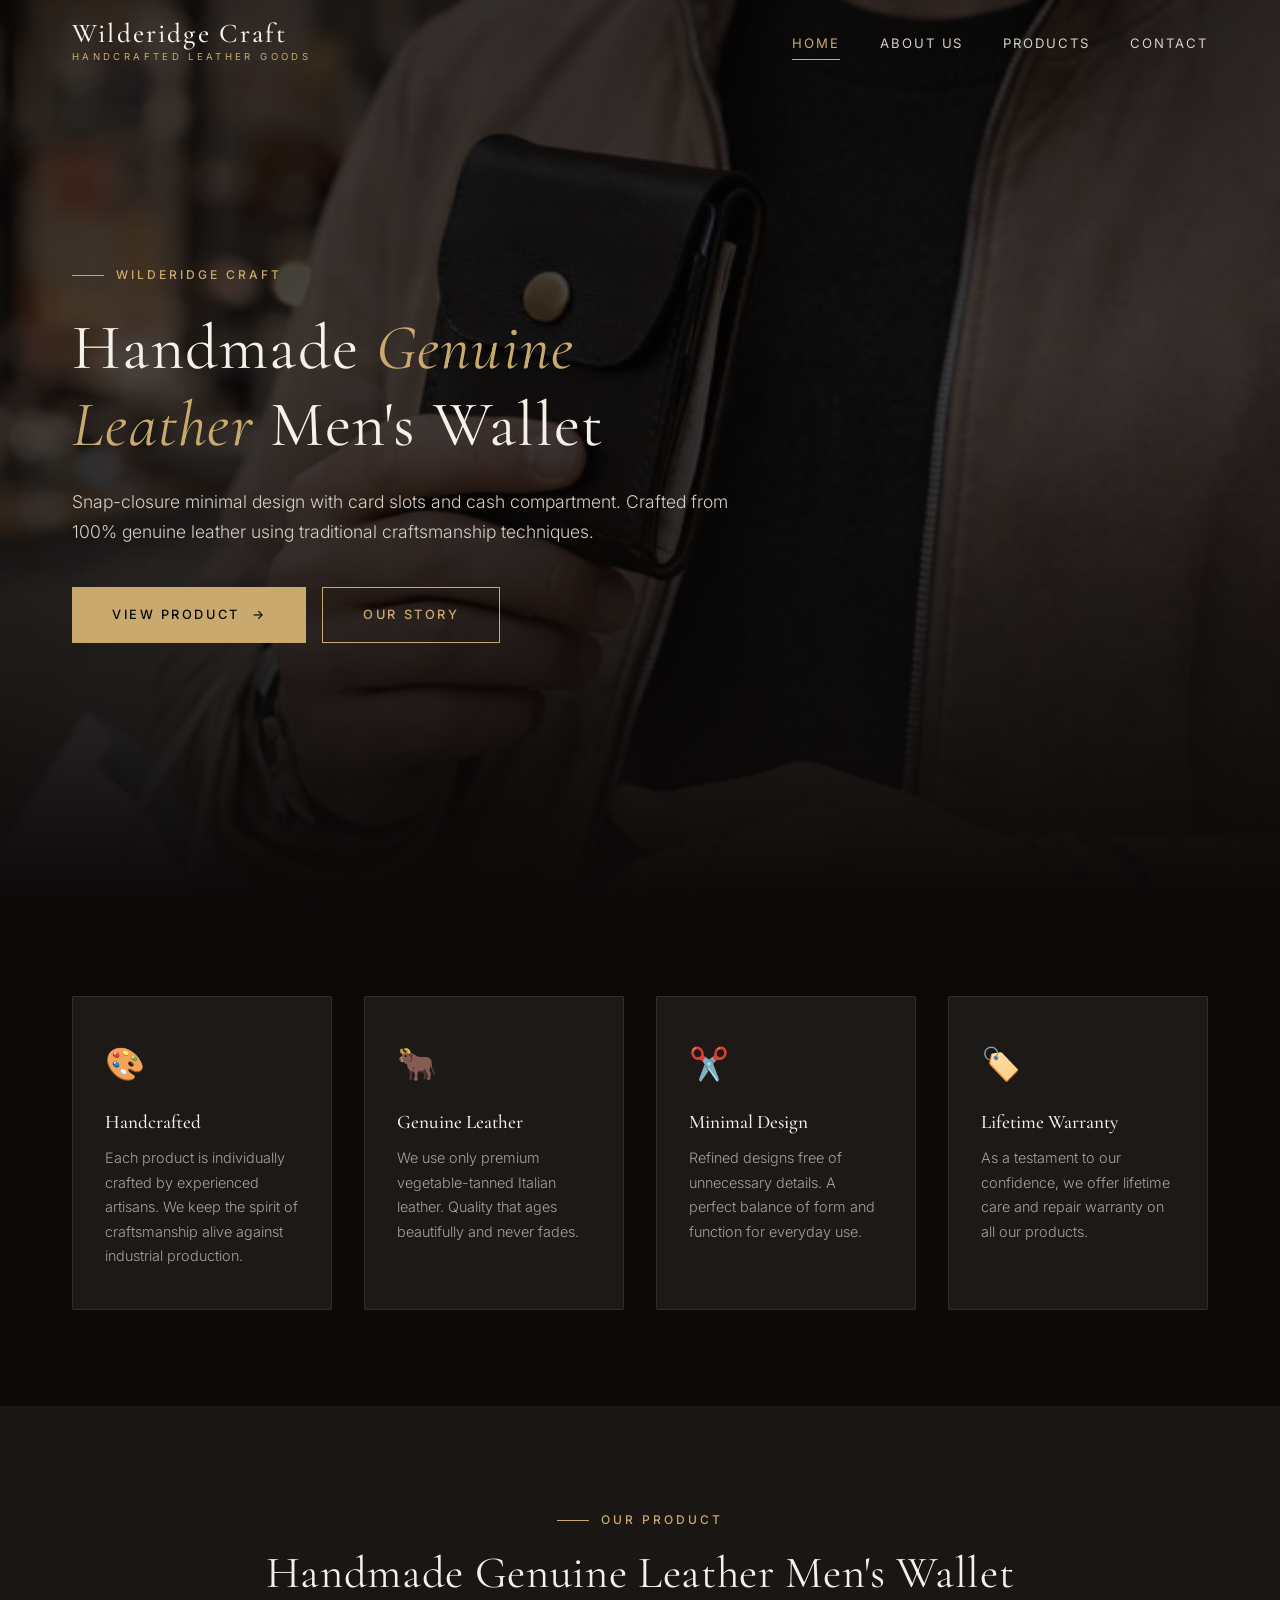
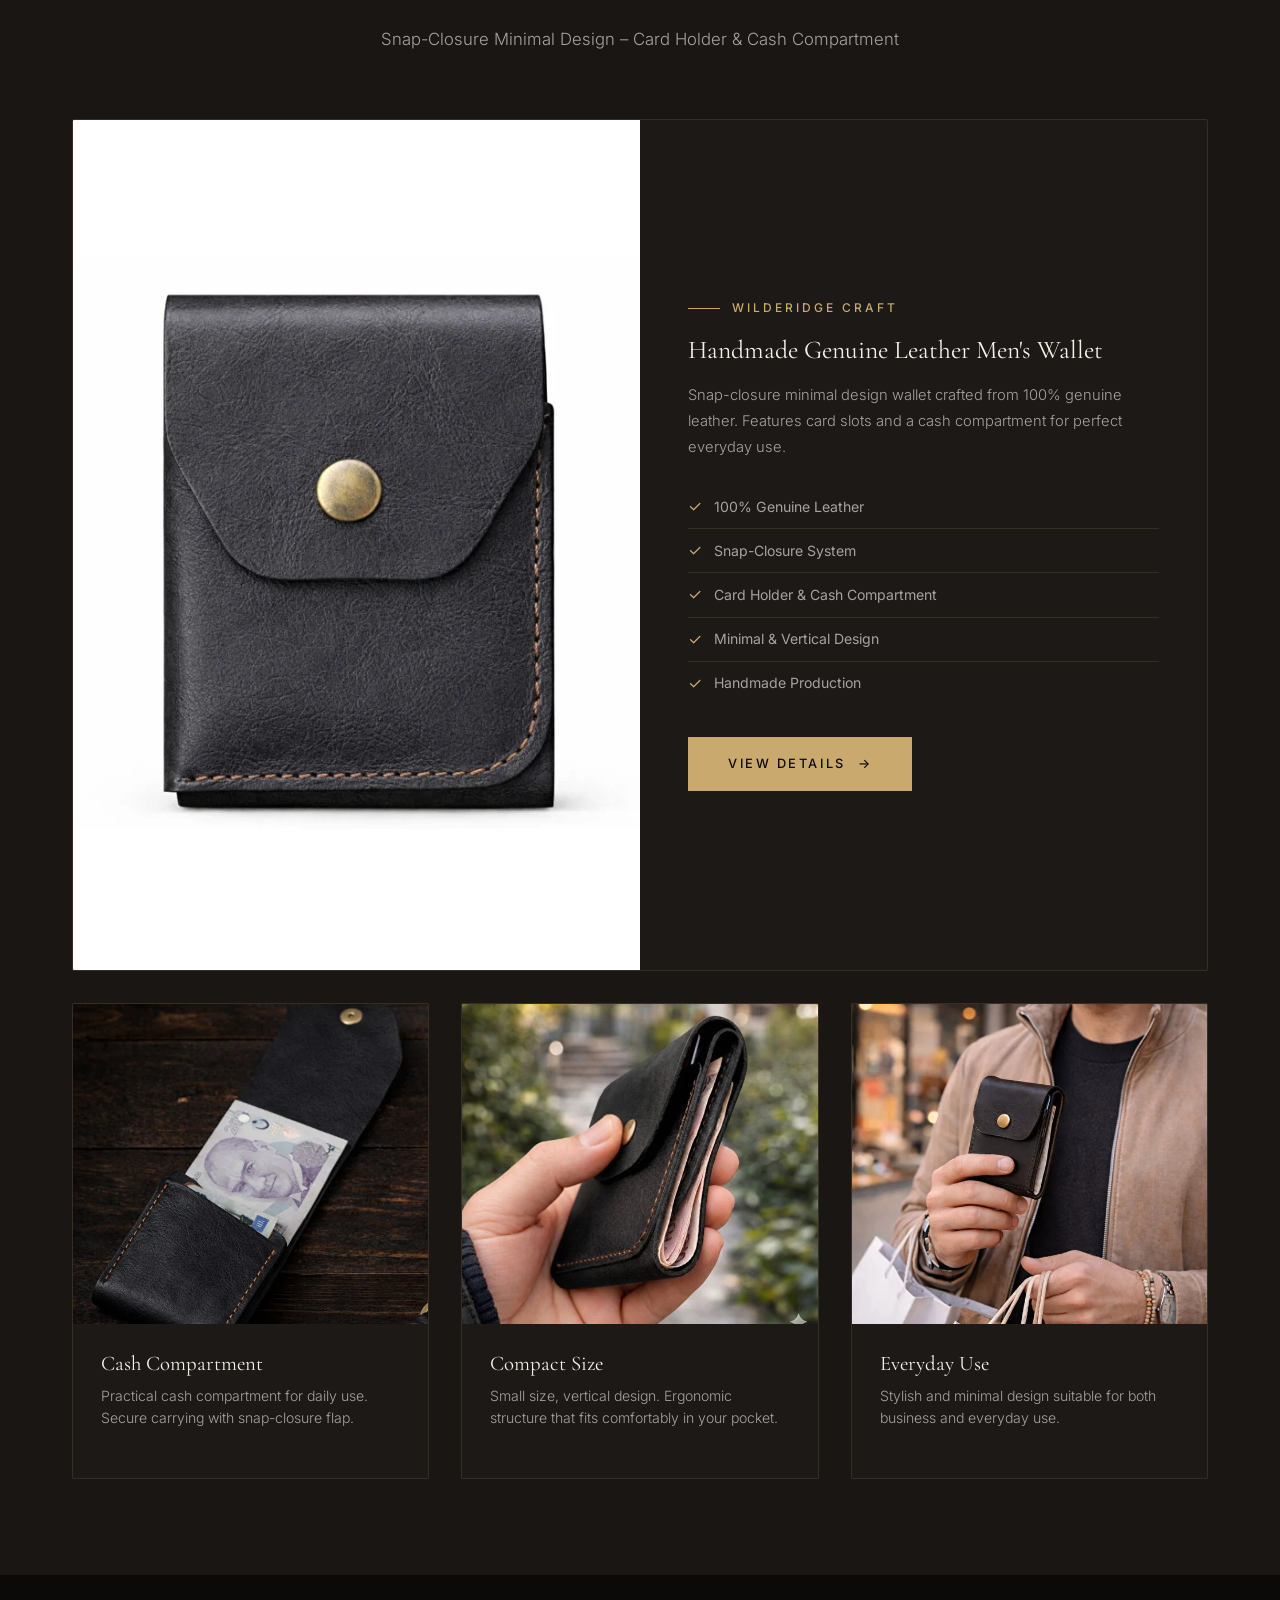
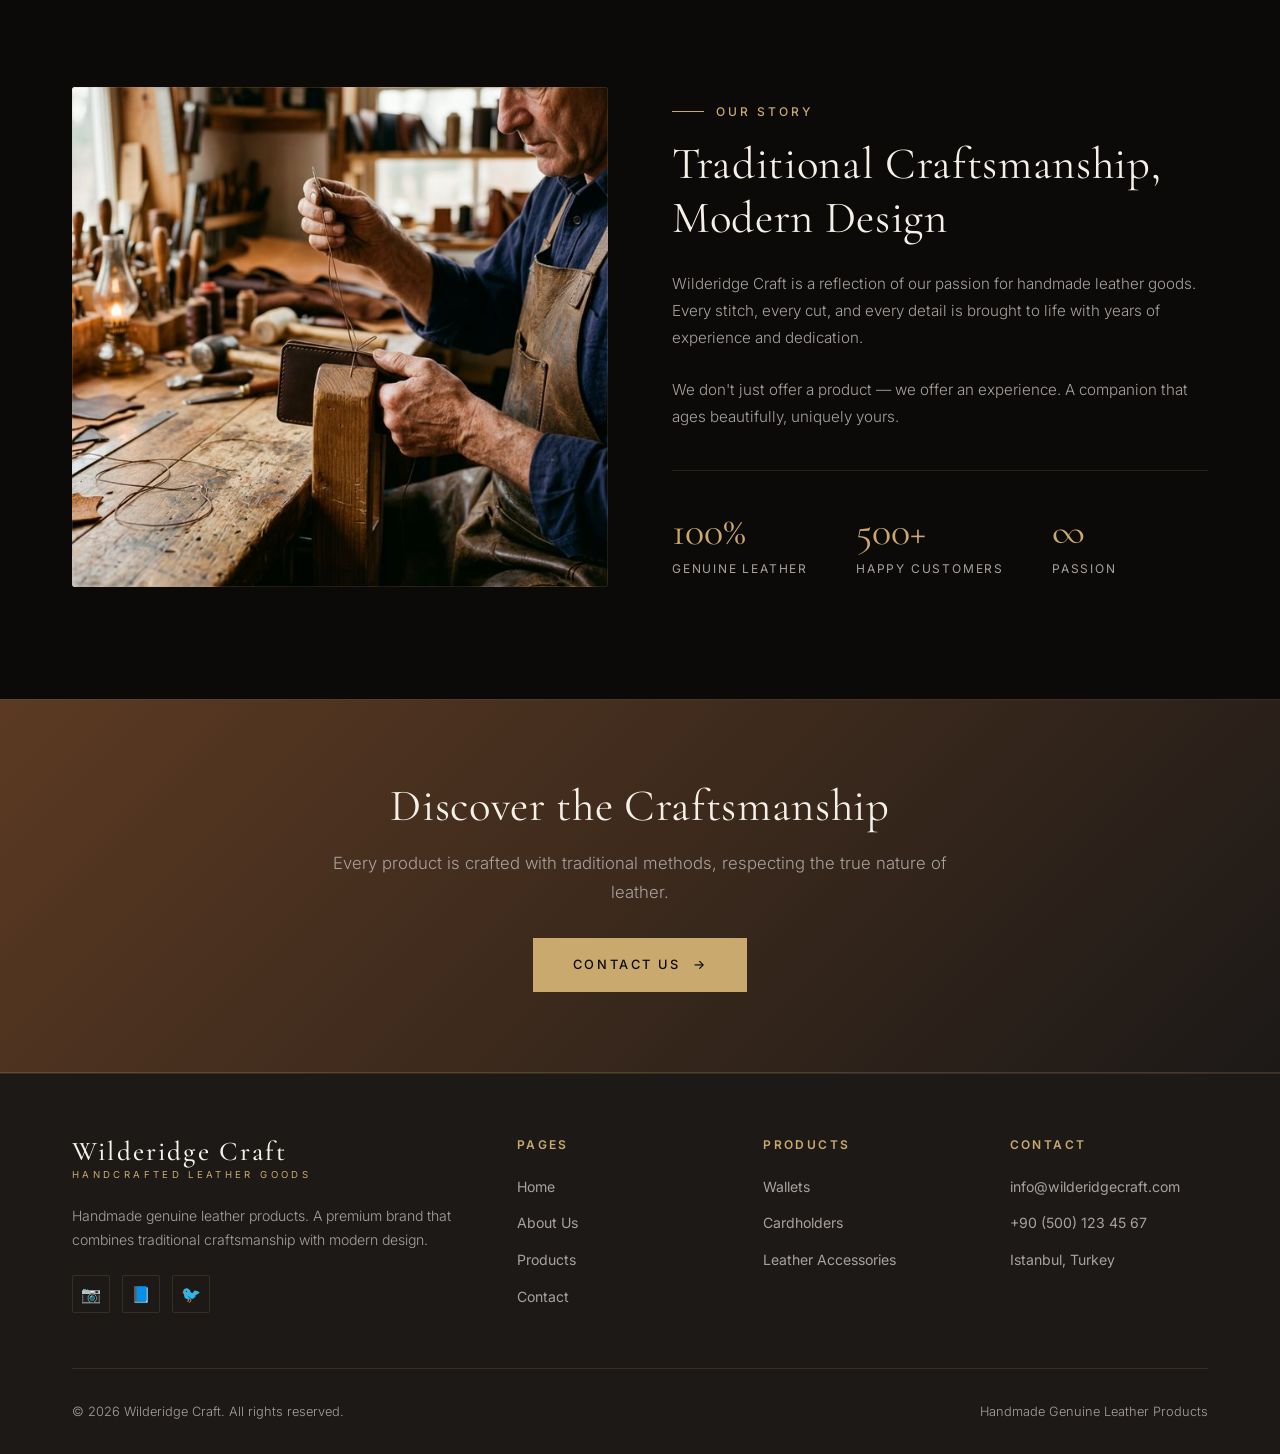
==== commit 6ba8d8d1: "Translate all pages to English" ====
--- a/index.html
+++ b/index.html
@@ -1,10 +1,10 @@
 <!DOCTYPE html>
-<html lang="tr">
+<html lang="en">
 <head>
   <meta charset="UTF-8">
   <meta name="viewport" content="width=device-width, initial-scale=1.0">
-  <title>Wilderidge Craft | El Yapımı Hakiki Deri Cüzdan & Aksesuar</title>
-  <meta name="description" content="Wilderidge Craft - El yapımı hakiki deri cüzdan, kartlık ve deri aksesuar. Geleneksel deri işçiliğiyle üretilen premium ürünler.">
+  <title>Wilderidge Craft | Handmade Genuine Leather Wallet & Accessories</title>
+  <meta name="description" content="Wilderidge Craft - Handmade genuine leather wallet, cardholder and leather accessories. Premium products crafted with traditional leather craftsmanship.">
   <link rel="stylesheet" href="style.css">
 </head>
 <body>
@@ -17,12 +17,12 @@
         <span class="logo-tagline">Handcrafted Leather Goods</span>
       </a>
       <nav class="nav-links" id="navLinks">
-        <a href="index.html" class="active">Ana Sayfa</a>
-        <a href="hakkimizda.html">Hakkımızda</a>
-        <a href="urunlerimiz.html">Ürünlerimiz</a>
-        <a href="iletisim.html">İletişim</a>
+        <a href="index.html" class="active">Home</a>
+        <a href="hakkimizda.html">About Us</a>
+        <a href="urunlerimiz.html">Products</a>
+        <a href="iletisim.html">Contact</a>
       </nav>
-      <button class="hamburger" id="hamburger" aria-label="Menü">
+      <button class="hamburger" id="hamburger" aria-label="Menu">
         <span></span>
         <span></span>
         <span></span>
@@ -34,21 +34,21 @@
   <!-- HERO -->
   <section class="hero" id="hero">
     <div class="hero-bg">
-      <img src="img/wallet-lifestyle.png" alt="Wilderidge Craft El Yapımı Deri Cüzdan">
+      <img src="img/wallet-lifestyle.png" alt="Wilderidge Craft Handmade Leather Wallet">
     </div>
     <div class="hero-overlay"></div>
     <div class="container">
       <div class="hero-content">
         <span class="section-label">Wilderidge Craft</span>
-        <h1>El Yapımı <span class="highlight">Hakiki Deri</span> Erkek Cüzdan</h1>
-        <p>Çıtçıtlı minimal tasarım, kartlık ve para bölmeli. %100 hakiki deriden, geleneksel zanaatkârlık ile el yapımı olarak üretilmektedir.</p>
+        <h1>Handmade <span class="highlight">Genuine Leather</span> Men's Wallet</h1>
+        <p>Snap-closure minimal design with card slots and cash compartment. Crafted from 100% genuine leather using traditional craftsmanship techniques.</p>
         <div style="display: flex; gap: 1rem; flex-wrap: wrap;">
           <a href="urunlerimiz.html" class="btn btn-primary">
-            Ürünü İncele
+            View Product
             <span class="btn-icon">→</span>
           </a>
           <a href="hakkimizda.html" class="btn btn-outline">
-            Hikayemiz
+            Our Story
           </a>
         </div>
       </div>
@@ -61,23 +61,23 @@
       <div class="features-grid">
         <div class="feature-card animate-on-scroll">
           <span class="feature-icon">🎨</span>
-          <h3>El İşçiliği</h3>
-          <p>Her ürün, deneyimli ustaların ellerinde tek tek üretilir. Endüstriyel üretime karşı, zanaatkâr ruhunu yaşatıyoruz.</p>
+          <h3>Handcrafted</h3>
+          <p>Each product is individually crafted by experienced artisans. We keep the spirit of craftsmanship alive against industrial production.</p>
         </div>
         <div class="feature-card animate-on-scroll">
           <span class="feature-icon">🐂</span>
-          <h3>Hakiki Deri</h3>
-          <p>Yalnızca birinci sınıf bitkisel tabaklanmış İtalyan derisi kullanıyoruz. Zamanla güzelleşen, solmayan kalite.</p>
+          <h3>Genuine Leather</h3>
+          <p>We use only premium vegetable-tanned Italian leather. Quality that ages beautifully and never fades.</p>
         </div>
         <div class="feature-card animate-on-scroll">
           <span class="feature-icon">✂️</span>
-          <h3>Minimal Tasarım</h3>
-          <p>Gereksiz detaylardan arındırılmış, fonksiyonel ve şık tasarımlar. Günlük kullanımda mükemmel denge.</p>
+          <h3>Minimal Design</h3>
+          <p>Refined designs free of unnecessary details. A perfect balance of form and function for everyday use.</p>
         </div>
         <div class="feature-card animate-on-scroll">
           <span class="feature-icon">🏷️</span>
-          <h3>Ömür Boyu Garanti</h3>
-          <p>Ürünlerimize güvenimizin bir göstergesi olarak, tüm ürünlerimizde ömür boyu bakım ve onarım garantisi sunuyoruz.</p>
+          <h3>Lifetime Warranty</h3>
+          <p>As a testament to our confidence, we offer lifetime care and repair warranty on all our products.</p>
         </div>
       </div>
     </div>
@@ -87,27 +87,27 @@
   <section class="products">
     <div class="container">
       <div class="products-header animate-on-scroll">
-        <span class="section-label">Ürünümüz</span>
-        <h2 class="section-title">El Yapımı Hakiki Deri Erkek Cüzdan</h2>
-        <p class="section-desc">Çıtçıtlı Minimal Tasarım – Kartlık & Para Bölmeli</p>
+        <span class="section-label">Our Product</span>
+        <h2 class="section-title">Handmade Genuine Leather Men's Wallet</h2>
+        <p class="section-desc">Snap-Closure Minimal Design – Card Holder & Cash Compartment</p>
       </div>
       <div class="product-detail-card animate-on-scroll">
         <div class="product-detail-img">
-          <img src="img/wallet-front.png" alt="El Yapımı Hakiki Deri Erkek Cüzdan – Çıtçıtlı Minimal Tasarım">
+          <img src="img/wallet-front.png" alt="Handmade Genuine Leather Men's Wallet – Snap-Closure Minimal Design">
         </div>
         <div class="product-detail-info">
           <span class="section-label">Wilderidge Craft</span>
-          <h3>El Yapımı Hakiki Deri Erkek Cüzdan</h3>
-          <p>%100 hakiki deriden el yapımı olarak üretilen çıtçıtlı minimal tasarım cüzdan. Kartlık ve para bölmesi ile günlük kullanım için mükemmel.</p>
+          <h3>Handmade Genuine Leather Men's Wallet</h3>
+          <p>Snap-closure minimal design wallet crafted from 100% genuine leather. Features card slots and a cash compartment for perfect everyday use.</p>
           <ul class="product-features">
-            <li><span class="check">✓</span> %100 Hakiki Deri</li>
-            <li><span class="check">✓</span> Çıtçıtlı Kapak Sistemi</li>
-            <li><span class="check">✓</span> Kartlık & Para Bölmeli</li>
-            <li><span class="check">✓</span> Minimal & Dikey Tasarım</li>
-            <li><span class="check">✓</span> El Yapımı Üretim</li>
+            <li><span class="check">✓</span> 100% Genuine Leather</li>
+            <li><span class="check">✓</span> Snap-Closure System</li>
+            <li><span class="check">✓</span> Card Holder & Cash Compartment</li>
+            <li><span class="check">✓</span> Minimal & Vertical Design</li>
+            <li><span class="check">✓</span> Handmade Production</li>
           </ul>
           <a href="urunlerimiz.html" class="btn btn-primary" style="align-self: flex-start;">
-            Detaylı İncele
+            View Details
             <span class="btn-icon">→</span>
           </a>
         </div>
@@ -116,29 +116,29 @@
       <div class="products-grid" style="margin-top: 2rem;">
         <div class="product-card animate-on-scroll">
           <div class="product-card-img">
-            <img src="img/wallet-open.png" alt="Cüzdan Açık Görünüm - Para Bölmesi">
+            <img src="img/wallet-open.png" alt="Wallet Open View - Cash Compartment">
           </div>
           <div class="product-card-body">
-            <h3>Para Bölmesi</h3>
-            <p class="product-desc">Kağıt para bölmesi ile pratik kullanım. Çıtçıtlı kapak ile güvenli taşıma.</p>
+            <h3>Cash Compartment</h3>
+            <p class="product-desc">Practical cash compartment for daily use. Secure carrying with snap-closure flap.</p>
           </div>
         </div>
         <div class="product-card animate-on-scroll">
           <div class="product-card-img">
-            <img src="img/wallet-hand.png" alt="Cüzdan Elde Görünüm">
+            <img src="img/wallet-hand.png" alt="Wallet In-Hand View">
           </div>
           <div class="product-card-body">
-            <h3>Kompakt Boyut</h3>
-            <p class="product-desc">Küçük boy, dikey tasarım. Cebinizde rahatça taşıyabileceğiniz ergonomik yapı.</p>
+            <h3>Compact Size</h3>
+            <p class="product-desc">Small size, vertical design. Ergonomic structure that fits comfortably in your pocket.</p>
           </div>
         </div>
         <div class="product-card animate-on-scroll">
           <div class="product-card-img">
-            <img src="img/wallet-lifestyle.png" alt="Cüzdan Yaşam Tarzı">
+            <img src="img/wallet-lifestyle.png" alt="Wallet Lifestyle Shot">
           </div>
           <div class="product-card-body">
-            <h3>Günlük Kullanım</h3>
-            <p class="product-desc">Business ve günlük kullanıma uygun şık ve minimal tasarım.</p>
+            <h3>Everyday Use</h3>
+            <p class="product-desc">Stylish and minimal design suitable for both business and everyday use.</p>
           </div>
         </div>
       </div>
@@ -150,25 +150,25 @@
     <div class="container">
       <div class="about-grid">
         <div class="about-image animate-on-scroll">
-          <img src="img/craftsmanship.png" alt="Wilderidge Craft Atölye">
+          <img src="img/craftsmanship.png" alt="Wilderidge Craft Workshop">
         </div>
         <div class="about-text animate-on-scroll">
-          <span class="section-label">Hikayemiz</span>
-          <h2>Geleneksel Zanaatkârlık,<br>Modern Tasarım</h2>
-          <p>Wilderidge Craft, el yapımı deri ürünler konusundaki tutkumuzun bir yansımasıdır. Her dikiş, her kesim ve her detay, yılların deneyimiyle birleşen bir özveriyle hayata geçirilir.</p>
-          <p>Biz sadece bir ürün değil, bir deneyim sunuyoruz. Zamanla güzelleşen, size özel bir yol arkadaşı.</p>
+          <span class="section-label">Our Story</span>
+          <h2>Traditional Craftsmanship,<br>Modern Design</h2>
+          <p>Wilderidge Craft is a reflection of our passion for handmade leather goods. Every stitch, every cut, and every detail is brought to life with years of experience and dedication.</p>
+          <p>We don't just offer a product — we offer an experience. A companion that ages beautifully, uniquely yours.</p>
           <div class="about-stats">
             <div class="stat">
               <span class="stat-number">100%</span>
-              <span class="stat-label">Hakiki Deri</span>
+              <span class="stat-label">Genuine Leather</span>
             </div>
             <div class="stat">
               <span class="stat-number">500+</span>
-              <span class="stat-label">Mutlu Müşteri</span>
+              <span class="stat-label">Happy Customers</span>
             </div>
             <div class="stat">
               <span class="stat-number">∞</span>
-              <span class="stat-label">Tutku</span>
+              <span class="stat-label">Passion</span>
             </div>
           </div>
         </div>
@@ -179,10 +179,10 @@
   <!-- CTA -->
   <section class="cta-banner">
     <div class="container">
-      <h2>Zanaatkârlığı Keşfedin</h2>
-      <p>Her ürünümüz, derinin doğasına saygı göstererek, geleneksel yöntemlerle üretilmektedir.</p>
+      <h2>Discover the Craftsmanship</h2>
+      <p>Every product is crafted with traditional methods, respecting the true nature of leather.</p>
       <a href="iletisim.html" class="btn btn-primary">
-        Bize Ulaşın
+        Contact Us
         <span class="btn-icon">→</span>
       </a>
     </div>
@@ -197,7 +197,7 @@
             <span class="logo-brand">Wilderidge Craft</span>
             <span class="logo-tagline">Handcrafted Leather Goods</span>
           </a>
-          <p>El yapımı hakiki deri ürünler. Geleneksel zanaatkârlık ile modern tasarımı buluşturan premium marka.</p>
+          <p>Handmade genuine leather products. A premium brand that combines traditional craftsmanship with modern design.</p>
           <div class="social-links">
             <a href="#" class="social-link" aria-label="Instagram">📷</a>
             <a href="#" class="social-link" aria-label="Facebook">📘</a>
@@ -205,34 +205,34 @@
           </div>
         </div>
         <div class="footer-col">
-          <h4>Sayfalar</h4>
+          <h4>Pages</h4>
           <ul>
-            <li><a href="index.html">Ana Sayfa</a></li>
-            <li><a href="hakkimizda.html">Hakkımızda</a></li>
-            <li><a href="urunlerimiz.html">Ürünlerimiz</a></li>
-            <li><a href="iletisim.html">İletişim</a></li>
+            <li><a href="index.html">Home</a></li>
+            <li><a href="hakkimizda.html">About Us</a></li>
+            <li><a href="urunlerimiz.html">Products</a></li>
+            <li><a href="iletisim.html">Contact</a></li>
           </ul>
         </div>
         <div class="footer-col">
-          <h4>Ürünler</h4>
+          <h4>Products</h4>
           <ul>
-            <li><a href="urunlerimiz.html">Cüzdanlar</a></li>
-            <li><a href="urunlerimiz.html">Kartlıklar</a></li>
-            <li><a href="urunlerimiz.html">Deri Aksesuarlar</a></li>
+            <li><a href="urunlerimiz.html">Wallets</a></li>
+            <li><a href="urunlerimiz.html">Cardholders</a></li>
+            <li><a href="urunlerimiz.html">Leather Accessories</a></li>
           </ul>
         </div>
         <div class="footer-col">
-          <h4>İletişim</h4>
+          <h4>Contact</h4>
           <ul>
             <li><a href="mailto:info@wilderidgecraft.com">info@wilderidgecraft.com</a></li>
             <li><a href="tel:+905001234567">+90 (500) 123 45 67</a></li>
-            <li><a href="iletisim.html">İstanbul, Türkiye</a></li>
+            <li><a href="iletisim.html">Istanbul, Turkey</a></li>
           </ul>
         </div>
       </div>
       <div class="footer-bottom">
-        <p>&copy; 2026 Wilderidge Craft. Tüm hakları saklıdır.</p>
-        <p>El Yapımı Hakiki Deri Ürünler</p>
+        <p>&copy; 2026 Wilderidge Craft. All rights reserved.</p>
+        <p>Handmade Genuine Leather Products</p>
       </div>
     </div>
   </footer>
